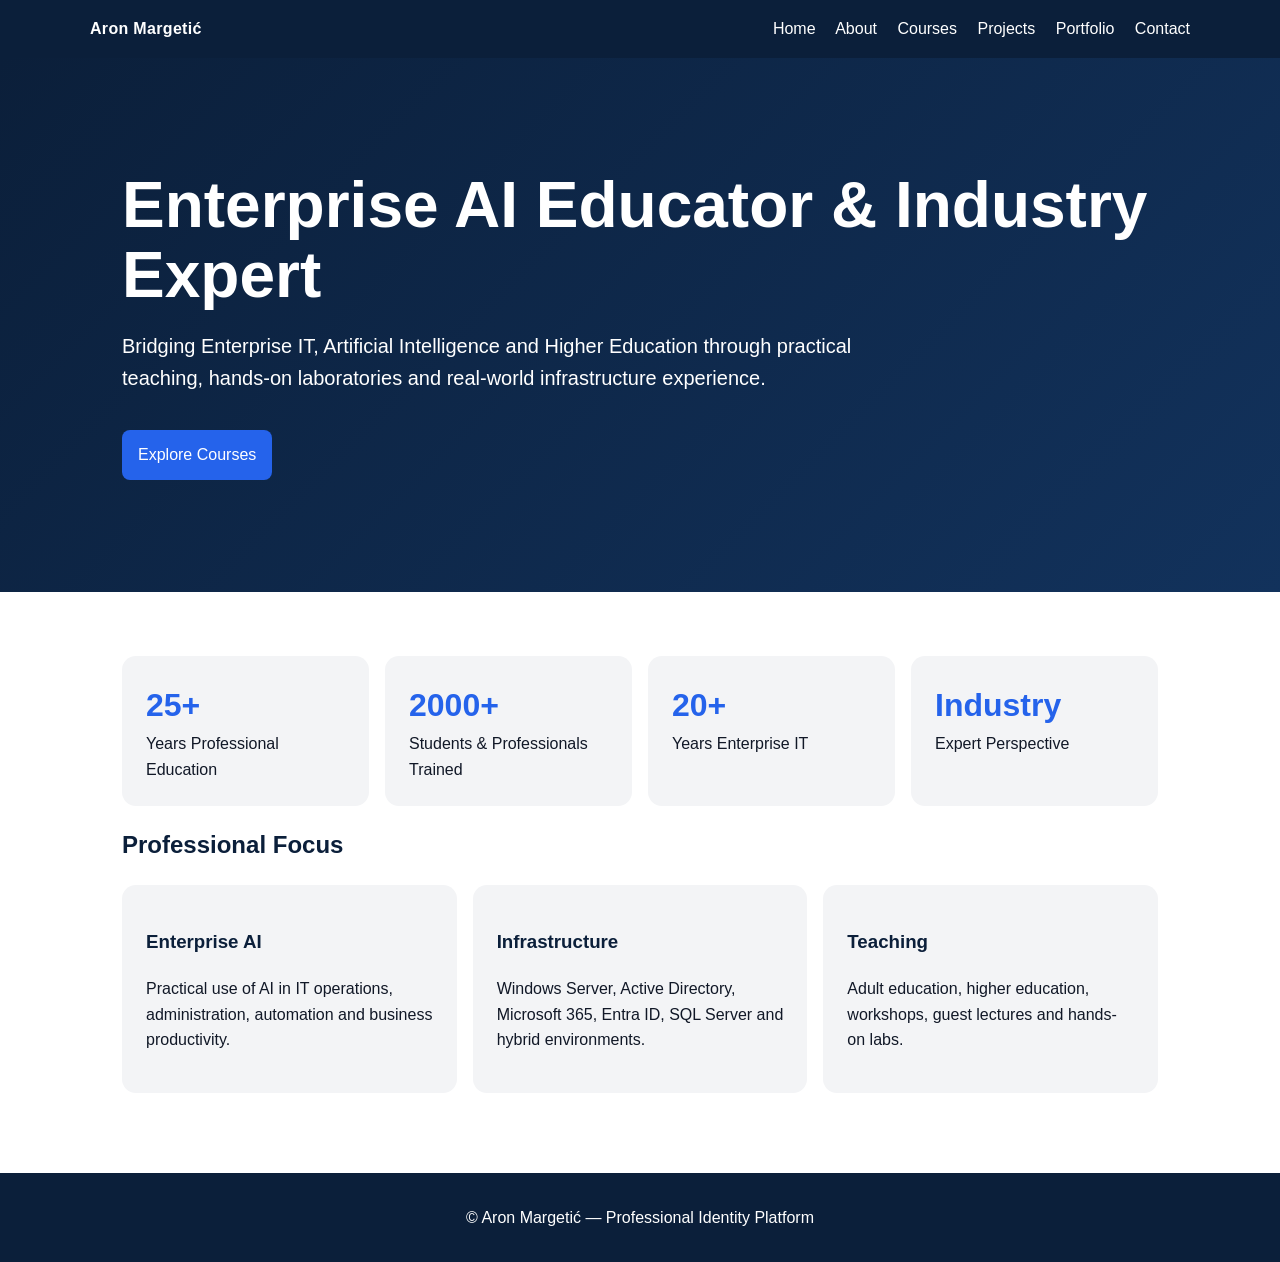
==== website/index.html @ c9577c57 "Add website home page" ====
<!doctype html>
<html lang="en">
<head>
  <meta charset="utf-8">
  <meta name="viewport" content="width=device-width, initial-scale=1">
  <title>Aron Margetić | Enterprise AI Educator</title>
  <meta name="description" content="Aron Margetić — Industry Expert in Enterprise AI, Infrastructure and Digital Transformation.">
  <link rel="stylesheet" href="css/style.css">
</head>
<body>
  <header>
    <nav>
      <div class="logo">Aron Margetić</div>
      <div>
        <a href="index.html">Home</a>
        <a href="about.html">About</a>
        <a href="courses.html">Courses</a>
        <a href="projects.html">Projects</a>
        <a href="portfolio.html">Portfolio</a>
        <a href="contact.html">Contact</a>
      </div>
    </nav>
  </header>

  <section class="hero">
    <div class="container">
      <h1>Enterprise AI Educator & Industry Expert</h1>
      <p>Bridging Enterprise IT, Artificial Intelligence and Higher Education through practical teaching, hands-on laboratories and real-world infrastructure experience.</p>
      <a class="button" href="courses.html">Explore Courses</a>
    </div>
  </section>

  <main class="container">
    <section class="metrics">
      <div class="metric"><strong>25+</strong>Years Professional Education</div>
      <div class="metric"><strong>2000+</strong>Students & Professionals Trained</div>
      <div class="metric"><strong>20+</strong>Years Enterprise IT</div>
      <div class="metric"><strong>Industry</strong>Expert Perspective</div>
    </section>

    <section>
      <h2>Professional Focus</h2>
      <div class="grid">
        <div class="card"><h3>Enterprise AI</h3><p>Practical use of AI in IT operations, administration, automation and business productivity.</p></div>
        <div class="card"><h3>Infrastructure</h3><p>Windows Server, Active Directory, Microsoft 365, Entra ID, SQL Server and hybrid environments.</p></div>
        <div class="card"><h3>Teaching</h3><p>Adult education, higher education, workshops, guest lectures and hands-on labs.</p></div>
      </div>
    </section>
  </main>

  <footer>© Aron Margetić — Professional Identity Platform</footer>
  <script src="js/main.js"></script>
</body>
</html>
---- website/css/style.css ----
:root {
  --navy: #0b1f3a;
  --blue: #2563eb;
  --light-blue: #dbeafe;
  --gray: #f3f4f6;
  --text: #111827;
  --muted: #6b7280;
  --white: #ffffff;
}

* { box-sizing: border-box; }

body {
  margin: 0;
  font-family: Segoe UI, Calibri, Arial, sans-serif;
  color: var(--text);
  background: var(--white);
  line-height: 1.6;
}

header {
  background: var(--navy);
  color: var(--white);
  padding: 1rem 2rem;
}

nav {
  display: flex;
  justify-content: space-between;
  align-items: center;
  max-width: 1100px;
  margin: 0 auto;
}

nav a {
  color: var(--white);
  text-decoration: none;
  margin-left: 1rem;
}

.logo {
  font-weight: 700;
  letter-spacing: .02em;
}

.hero {
  background: linear-gradient(135deg, var(--navy), #12325c);
  color: var(--white);
  padding: 5rem 2rem;
}

.container {
  max-width: 1100px;
  margin: 0 auto;
  padding: 2rem;
}

.hero h1 {
  font-size: clamp(2rem, 5vw, 4rem);
  line-height: 1.1;
  margin: 0 0 1rem 0;
}

.hero p {
  font-size: 1.25rem;
  max-width: 760px;
}

.metrics {
  display: grid;
  grid-template-columns: repeat(auto-fit, minmax(180px, 1fr));
  gap: 1rem;
  margin-top: 2rem;
}

.metric, .card {
  background: var(--gray);
  border-radius: 14px;
  padding: 1.5rem;
}

.metric strong {
  display: block;
  font-size: 2rem;
  color: var(--blue);
}

.grid {
  display: grid;
  grid-template-columns: repeat(auto-fit, minmax(240px, 1fr));
  gap: 1rem;
}

h1, h2, h3 { color: var(--navy); }
.hero h1, .hero h2 { color: var(--white); }

.button {
  display: inline-block;
  background: var(--blue);
  color: var(--white);
  padding: .75rem 1rem;
  border-radius: 8px;
  text-decoration: none;
  margin-top: 1rem;
}

footer {
  background: var(--navy);
  color: var(--white);
  padding: 2rem;
  margin-top: 3rem;
  text-align: center;
}

@media (max-width: 700px) {
  nav { flex-direction: column; align-items: flex-start; gap: .75rem; }
  nav a { margin-left: 0; margin-right: .75rem; }
}
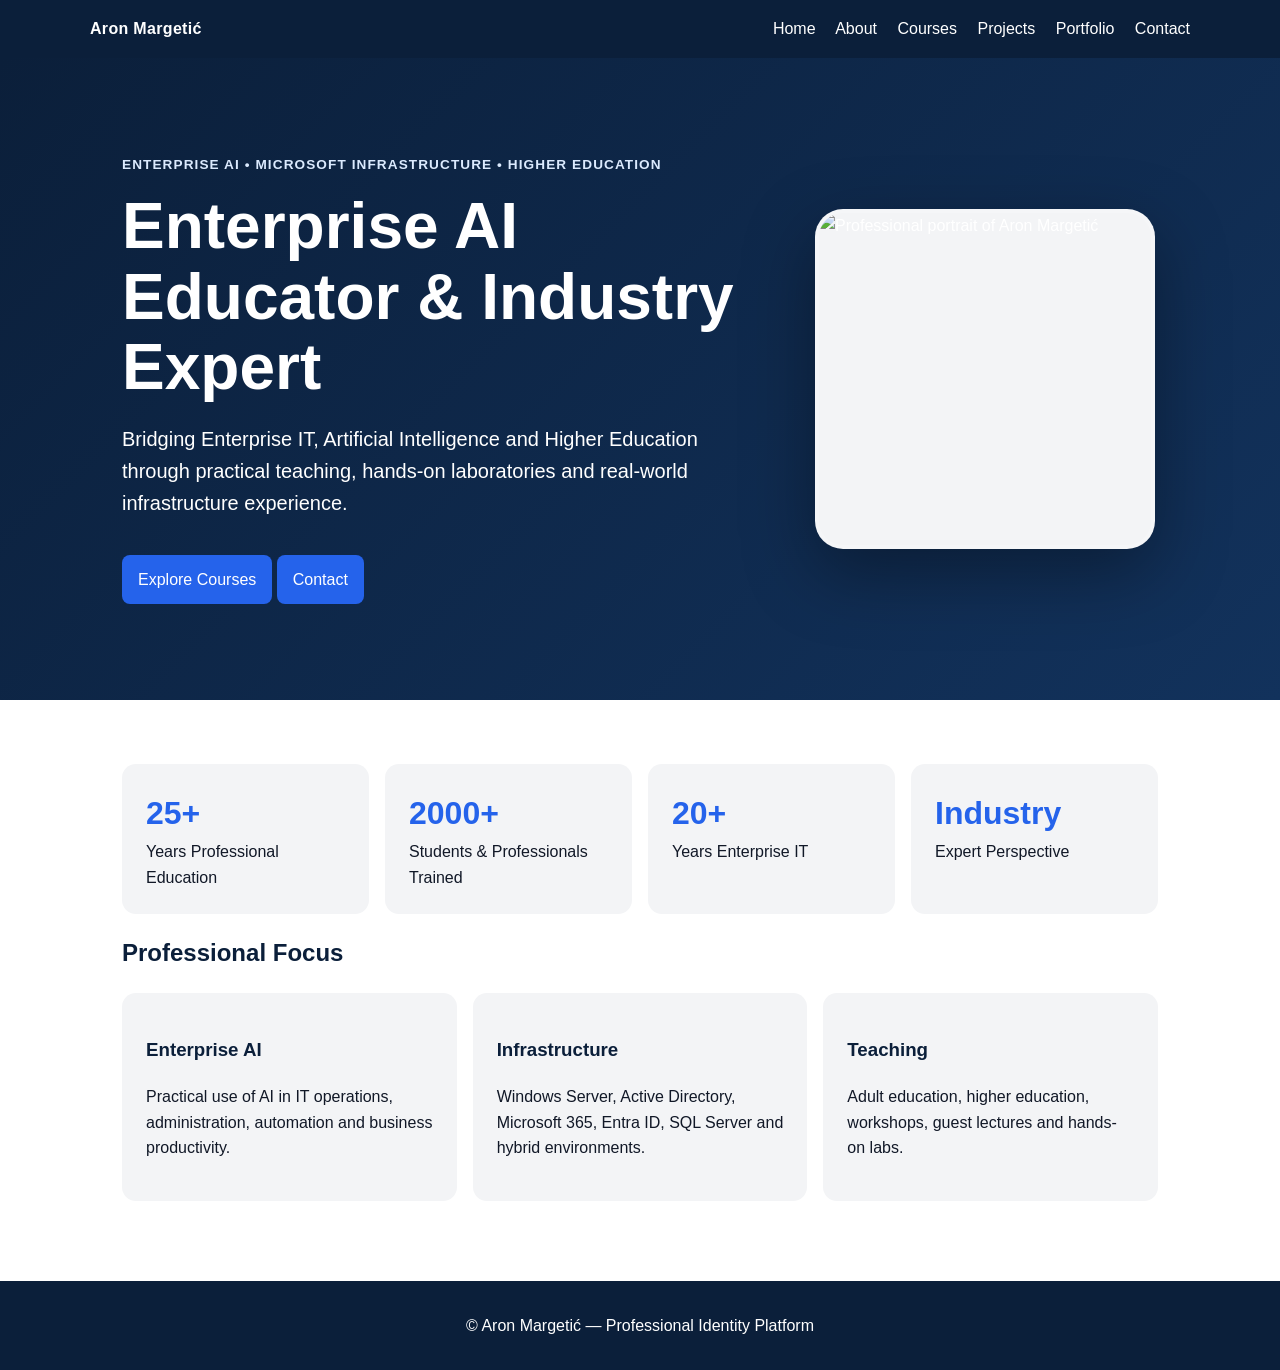
==== commit b43f97c3: "Add professional photo to home hero" ====
--- a/website/index.html
+++ b/website/index.html
@@ -23,10 +23,17 @@
   </header>
 
   <section class="hero">
-    <div class="container">
-      <h1>Enterprise AI Educator & Industry Expert</h1>
-      <p>Bridging Enterprise IT, Artificial Intelligence and Higher Education through practical teaching, hands-on laboratories and real-world infrastructure experience.</p>
-      <a class="button" href="courses.html">Explore Courses</a>
+    <div class="container hero-grid">
+      <div class="hero-copy">
+        <div class="eyebrow">Enterprise AI • Microsoft Infrastructure • Higher Education</div>
+        <h1>Enterprise AI Educator & Industry Expert</h1>
+        <p>Bridging Enterprise IT, Artificial Intelligence and Higher Education through practical teaching, hands-on laboratories and real-world infrastructure experience.</p>
+        <a class="button" href="courses.html">Explore Courses</a>
+        <a class="button button-secondary" href="contact.html">Contact</a>
+      </div>
+      <div class="hero-photo-wrap">
+        <img class="hero-photo" src="../aron-profile-large.webp" alt="Professional portrait of Aron Margetić">
+      </div>
     </div>
   </section>
 
--- a/website/css/style.css
+++ b/website/css/style.css
@@ -46,7 +46,42 @@
 .hero {
   background: linear-gradient(135deg, var(--navy), #12325c);
   color: var(--white);
-  padding: 5rem 2rem;
+  padding: 4rem 2rem;
+}
+
+.hero-grid {
+  display: grid;
+  grid-template-columns: minmax(0, 1.3fr) minmax(260px, .7fr);
+  gap: 3rem;
+  align-items: center;
+}
+
+.hero-copy {
+  max-width: 760px;
+}
+
+.eyebrow {
+  color: var(--light-blue);
+  font-weight: 700;
+  letter-spacing: .08em;
+  text-transform: uppercase;
+  font-size: .85rem;
+  margin-bottom: 1rem;
+}
+
+.hero-photo-wrap {
+  display: flex;
+  justify-content: center;
+}
+
+.hero-photo {
+  width: min(340px, 100%);
+  aspect-ratio: 1 / 1;
+  object-fit: cover;
+  border-radius: 28px;
+  border: 4px solid rgba(255, 255, 255, .18);
+  box-shadow: 0 24px 70px rgba(0, 0, 0, .35);
+  background: var(--gray);
 }
 
 .container {
@@ -112,6 +147,22 @@
   text-align: center;
 }
 
+@media (max-width: 800px) {
+  .hero-grid {
+    grid-template-columns: 1fr;
+    text-align: center;
+  }
+
+  .hero-copy {
+    max-width: 100%;
+  }
+
+  .hero p {
+    margin-left: auto;
+    margin-right: auto;
+  }
+}
+
 @media (max-width: 700px) {
   nav { flex-direction: column; align-items: flex-start; gap: .75rem; }
   nav a { margin-left: 0; margin-right: .75rem; }
